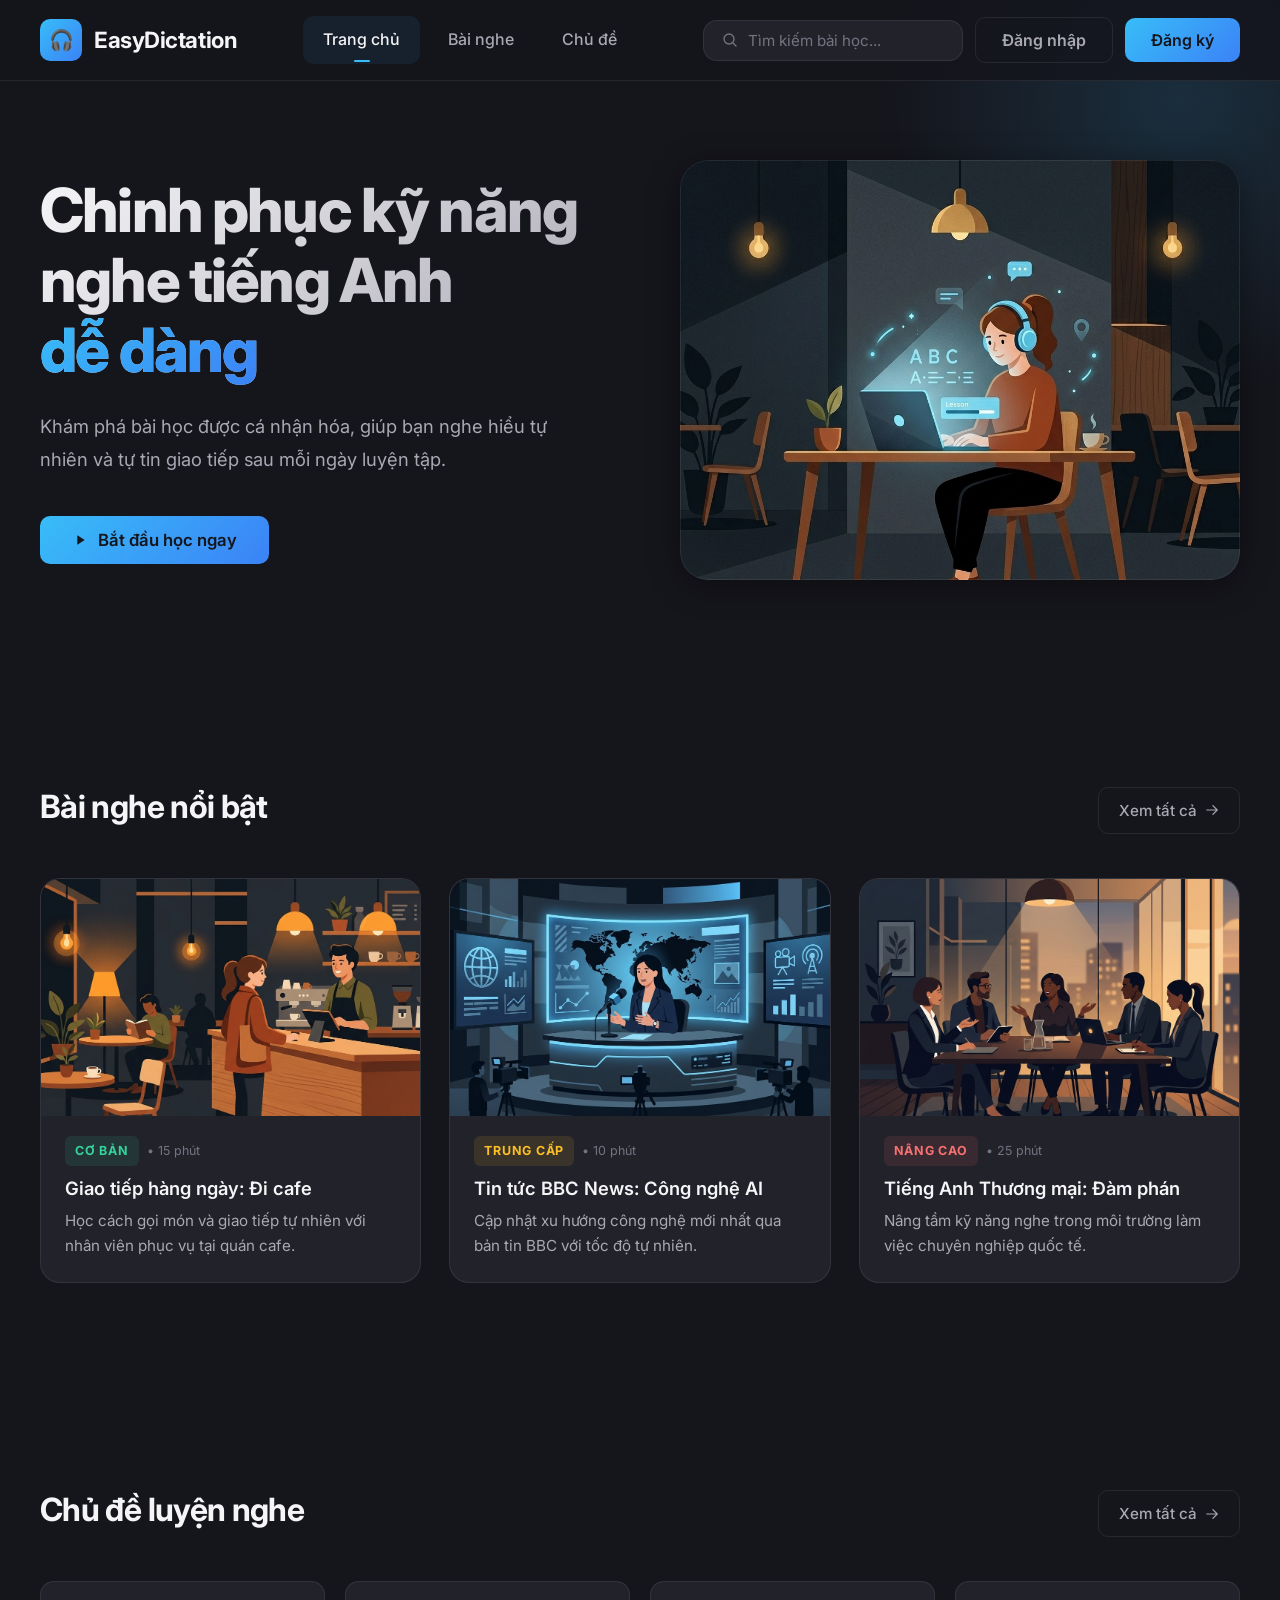
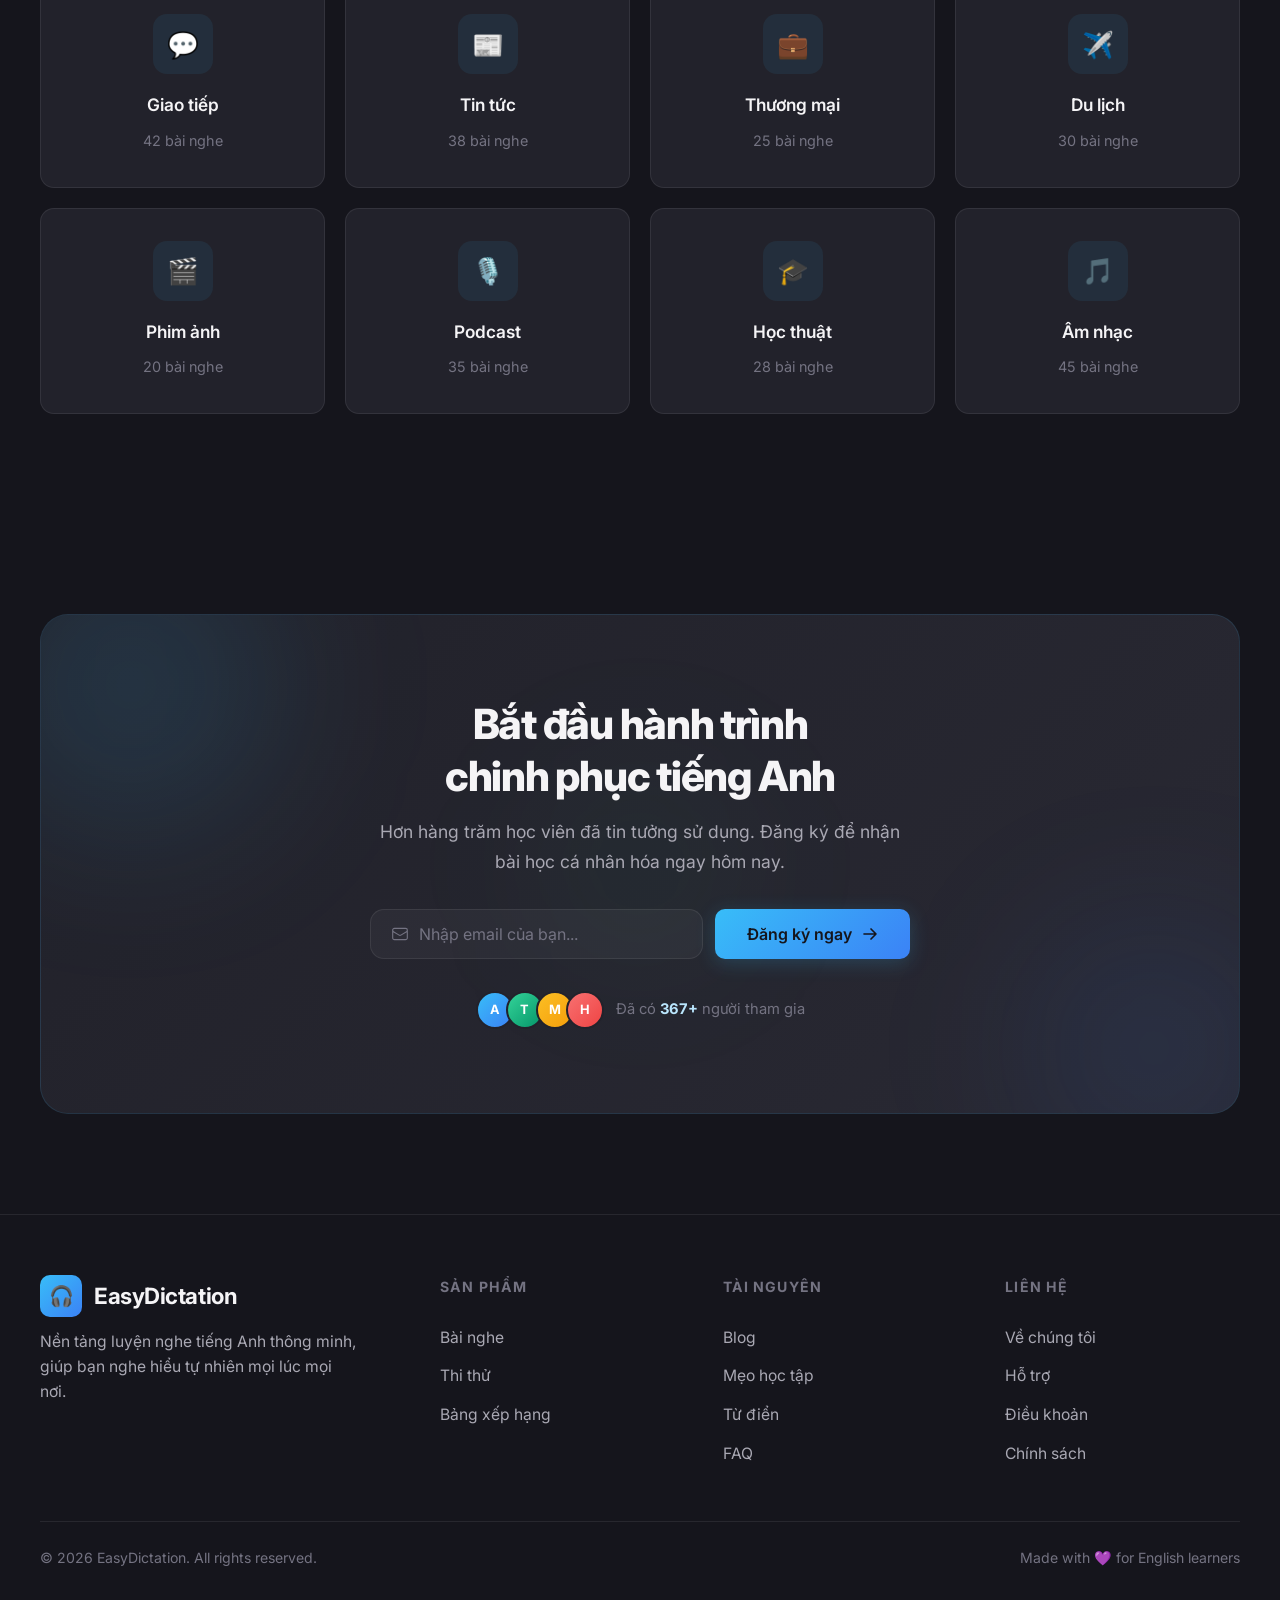
==== index.html @ 420685d7 "First push" ====
<!DOCTYPE html>
<html lang="vi">

<head>
  <meta charset="UTF-8">
  <meta name="viewport" content="width=device-width, initial-scale=1.0">
  <meta name="description"
    content="EasyDictation - Luyện nghe tiếng Anh dễ dàng với lộ trình cá nhân hóa. Chinh phục kỹ năng nghe hiểu tự nhiên chỉ sau 30 ngày.">
  <title>EasyDictation — Luyện nghe tiếng Anh</title>
  <link rel="stylesheet" href="style.css">
</head>

<body>

  <!-- ===== NAVBAR ===== -->
  <nav class="navbar" id="navbar">
    <div class="container">
      <a href="index.html" class="logo">
        <div class="logo-icon">🎧</div>
        EasyDictation
      </a>

      <div class="nav-links" id="navLinks">
        <a href="index.html" class="active">Trang chủ</a>
        <a href="lessons.html">Bài nghe</a>
        <a href="categories.html">Chủ đề</a>
      </div>

      <div class="nav-right">
        <div class="search-box">
          <svg xmlns="http://www.w3.org/2000/svg" fill="none" viewBox="0 0 24 24" stroke-width="2"
            stroke="currentColor">
            <path stroke-linecap="round" stroke-linejoin="round"
              d="m21 21-5.197-5.197m0 0A7.5 7.5 0 1 0 5.196 5.196a7.5 7.5 0 0 0 10.607 10.607Z" />
          </svg>
          <input type="text" placeholder="Tìm kiếm bài học..." id="searchInput">
        </div>
        <button class="btn btn-ghost" id="loginBtn">Đăng nhập</button>
        <button class="btn btn-primary" id="registerBtn">Đăng ký</button>
      </div>

      <button class="hamburger" id="hamburgerBtn" aria-label="Menu">☰</button>
    </div>
  </nav>

  <!-- ===== HERO ===== -->
  <section class="hero" id="hero">
    <div class="container">
      <div class="hero-content">
        <h1>Chinh phục kỹ năng<br>nghe tiếng Anh<br><em>dễ dàng</em></h1>
        <p class="hero-desc">Khám phá bài học được cá nhận hóa, giúp bạn nghe hiểu tự nhiên và tự tin giao tiếp sau mỗi
          ngày luyện tập.</p>
        <div class="hero-actions">
          <button class="btn btn-primary" id="startBtn">
            <svg width="16" height="16" viewBox="0 0 24 24" fill="currentColor">
              <path d="M8 5v14l11-7z" />
            </svg>
            Bắt đầu học ngay
          </button>
        </div>
      </div>

      <div class="hero-image">
        <img src="images/hero.png" alt="Luyện nghe tiếng Anh với EasyDictation" loading="eager">
      </div>
    </div>
  </section>

  <!-- ===== FEATURED LESSONS ===== -->
  <section class="section" id="lessons">
    <div class="container">
      <div class="section-header">
        <h2>Bài nghe nổi bật</h2>
        <a href="lessons.html" class="view-all">
          Xem tất cả
          <svg width="14" height="14" viewBox="0 0 24 24" fill="none" stroke="currentColor" stroke-width="2">
            <path stroke-linecap="round" stroke-linejoin="round" d="M13.5 4.5 21 12m0 0-7.5 7.5M21 12H3" />
          </svg>
        </a>
      </div>

      <div class="lessons-grid">
        <!-- Card 1 -->
        <div class="lesson-card" onclick="window.location.href='lesson-detail.html'" style="cursor: pointer;"
          id="lesson1">
          <div class="card-image">
            <img src="images/card-cafe.png" alt="Giao tiếp hàng ngày: Đi cafe" loading="lazy">
            <div class="play-overlay">
              <div class="play-btn">▶</div>
            </div>
          </div>
          <div class="card-body">
            <div class="card-meta">
              <span class="tag tag-beginner">Cơ bản</span>
              <span class="duration">• 15 phút</span>
            </div>
            <h3>Giao tiếp hàng ngày: Đi cafe</h3>
            <p>Học cách gọi món và giao tiếp tự nhiên với nhân viên phục vụ tại quán cafe.</p>
          </div>
        </div>

        <!-- Card 2 -->
        <div class="lesson-card" onclick="window.location.href='lesson-detail.html'" style="cursor: pointer;"
          id="lesson2">
          <div class="card-image">
            <img src="images/card-news.png" alt="Tin tức BBC News: Công nghệ AI" loading="lazy">
            <div class="play-overlay">
              <div class="play-btn">▶</div>
            </div>
          </div>
          <div class="card-body">
            <div class="card-meta">
              <span class="tag tag-intermediate">Trung cấp</span>
              <span class="duration">• 10 phút</span>
            </div>
            <h3>Tin tức BBC News: Công nghệ AI</h3>
            <p>Cập nhật xu hướng công nghệ mới nhất qua bản tin BBC với tốc độ tự nhiên.</p>
          </div>
        </div>

        <!-- Card 3 -->
        <div class="lesson-card" onclick="window.location.href='lesson-detail.html'" style="cursor: pointer;"
          id="lesson3">
          <div class="card-image">
            <img src="images/card-business.png" alt="Tiếng Anh Thương mại: Đàm phán" loading="lazy">
            <div class="play-overlay">
              <div class="play-btn">▶</div>
            </div>
          </div>
          <div class="card-body">
            <div class="card-meta">
              <span class="tag tag-advanced">Nâng cao</span>
              <span class="duration">• 25 phút</span>
            </div>
            <h3>Tiếng Anh Thương mại: Đàm phán</h3>
            <p>Nâng tầm kỹ năng nghe trong môi trường làm việc chuyên nghiệp quốc tế.</p>
          </div>
        </div>
      </div>
    </div>
  </section>

  <!-- ===== CATEGORIES ===== -->
  <section class="section" id="categories">
    <div class="container">
      <div class="section-header">
        <h2>Chủ đề luyện nghe</h2>
        <a href="categories.html" class="view-all">
          Xem tất cả
          <svg width="14" height="14" viewBox="0 0 24 24" fill="none" stroke="currentColor" stroke-width="2">
            <path stroke-linecap="round" stroke-linejoin="round" d="M13.5 4.5 21 12m0 0-7.5 7.5M21 12H3" />
          </svg>
        </a>
      </div>

      <div class="categories-grid">
        <div class="category-card" id="catDaily">
          <div class="category-icon">💬</div>
          <h3>Giao tiếp</h3>
          <span>42 bài nghe</span>
        </div>
        <div class="category-card" id="catNews">
          <div class="category-icon">📰</div>
          <h3>Tin tức</h3>
          <span>38 bài nghe</span>
        </div>
        <div class="category-card" id="catBusiness">
          <div class="category-icon">💼</div>
          <h3>Thương mại</h3>
          <span>25 bài nghe</span>
        </div>
        <div class="category-card" id="catTravel">
          <div class="category-icon">✈️</div>
          <h3>Du lịch</h3>
          <span>30 bài nghe</span>
        </div>
        <div class="category-card" id="catMovie">
          <div class="category-icon">🎬</div>
          <h3>Phim ảnh</h3>
          <span>20 bài nghe</span>
        </div>
        <div class="category-card" id="catPodcast">
          <div class="category-icon">🎙️</div>
          <h3>Podcast</h3>
          <span>35 bài nghe</span>
        </div>
        <div class="category-card" id="catAcademic">
          <div class="category-icon">🎓</div>
          <h3>Học thuật</h3>
          <span>28 bài nghe</span>
        </div>
        <div class="category-card" id="catMusic">
          <div class="category-icon">🎵</div>
          <h3>Âm nhạc</h3>
          <span>45 bài nghe</span>
        </div>
      </div>
    </div>
  </section>

  <!-- ===== CTA ===== -->
  <section class="cta-section" id="cta">
    <div class="container">
      <div class="cta-box">
        <div class="cta-orb cta-orb-1"></div>
        <div class="cta-orb cta-orb-2"></div>
        <div class="cta-orb cta-orb-3"></div>
        <div class="cta-content">
          <h2>Bắt đầu hành trình<br>chinh phục tiếng Anh</h2>
          <p>Hơn hàng trăm học viên đã tin tưởng sử dụng. Đăng ký để nhận bài học cá nhân hóa ngay hôm nay.</p>
          <div class="cta-form" id="ctaForm">
            <div class="cta-input-wrap">
              <svg width="18" height="18" viewBox="0 0 24 24" fill="none" stroke="currentColor" stroke-width="1.5">
                <path stroke-linecap="round" stroke-linejoin="round"
                  d="M21.75 6.75v10.5a2.25 2.25 0 0 1-2.25 2.25h-15a2.25 2.25 0 0 1-2.25-2.25V6.75m19.5 0A2.25 2.25 0 0 0 19.5 4.5h-15a2.25 2.25 0 0 0-2.25 2.25m19.5 0v.243a2.25 2.25 0 0 1-1.07 1.916l-7.5 4.615a2.25 2.25 0 0 1-2.36 0L3.32 8.91a2.25 2.25 0 0 1-1.07-1.916V6.75" />
              </svg>
              <input type="email" placeholder="Nhập email của bạn..." id="ctaEmail">
            </div>
            <button class="btn btn-primary btn-cta-submit" id="ctaBtn">
              Đăng ký ngay
              <svg width="16" height="16" viewBox="0 0 24 24" fill="none" stroke="currentColor" stroke-width="2.5">
                <path stroke-linecap="round" stroke-linejoin="round" d="M13.5 4.5 21 12m0 0-7.5 7.5M21 12H3" />
              </svg>
            </button>
          </div>
          <div class="cta-trust">
            <div class="trust-avatars">
              <div class="trust-avatar" style="background: linear-gradient(135deg, #38bdf8, #3b82f6)">A</div>
              <div class="trust-avatar" style="background: linear-gradient(135deg, #34d399, #059669)">T</div>
              <div class="trust-avatar" style="background: linear-gradient(135deg, #fbbf24, #f59e0b)">M</div>
              <div class="trust-avatar" style="background: linear-gradient(135deg, #f87171, #ef4444)">H</div>
            </div>
            <span>Đã có <strong>367+</strong> người tham gia</span>
          </div>
        </div>
      </div>
    </div>
  </section>

  <!-- ===== FOOTER ===== -->
  <footer class="footer" id="footer">
    <div class="container">
      <div class="footer-grid">
        <div class="footer-brand">
          <a href="index.html" class="logo">
            <div class="logo-icon">🎧</div>
            EasyDictation
          </a>
          <p>Nền tảng luyện nghe tiếng Anh thông minh, giúp bạn nghe hiểu tự nhiên mọi lúc mọi nơi.</p>
        </div>
        <div class="footer-col">
          <h4>Sản phẩm</h4>
          <a href="lessons.html">Bài nghe</a>
          <a href="#">Thi thử</a>
          <a href="#">Bảng xếp hạng</a>
        </div>
        <div class="footer-col">
          <h4>Tài nguyên</h4>
          <a href="#">Blog</a>
          <a href="#">Mẹo học tập</a>
          <a href="#">Từ điển</a>
          <a href="#">FAQ</a>
        </div>
        <div class="footer-col">
          <h4>Liên hệ</h4>
          <a href="#">Về chúng tôi</a>
          <a href="#">Hỗ trợ</a>
          <a href="#">Điều khoản</a>
          <a href="#">Chính sách</a>
        </div>
      </div>
      <div class="footer-bottom">
        <span>© 2026 EasyDictation. All rights reserved.</span>
        <span>Made with 💜 for English learners</span>
      </div>
    </div>
  </footer>

  <script src="script.js"></script>
</body>

</html>
---- style.css ----
@import url('https://fonts.googleapis.com/css2?family=Inter:wght@300;400;500;600;700;800&display=swap');

/* ===== Design Tokens ===== */
:root {
  --bg-primary: #15151c;
  --bg-secondary: #1c1c24;
  --bg-card: #22222b;
  --bg-elevated: #2a2a35;
  --bg-hover: #333342;

  --text-primary: #f5f4f6;
  --text-secondary: #a9a8b3;
  --text-muted: #747382;
  --text-accent: #bae6fd;

  --accent: #38bdf8;
  --accent-hover: #7dd3fc;
  --accent-subtle: rgba(56, 189, 248, 0.08);
  --accent-glow: rgba(56, 189, 248, 0.15);

  --border: rgba(255, 255, 255, 0.08);
  --border-hover: rgba(255, 255, 255, 0.15);

  --tag-beginner: #34d399;
  --tag-intermediate: #fbbf24;
  --tag-advanced: #f87171;

  --radius-sm: 10px;
  --radius-md: 14px;
  --radius-lg: 20px;
  --radius-xl: 28px;

  --shadow: 0 6px 32px rgba(0, 0, 0, 0.4);
  --transition: 0.3s cubic-bezier(0.4, 0, 0.2, 1);
}

/* ===== Reset & Base ===== */
*,
*::before,
*::after {
  margin: 0;
  padding: 0;
  box-sizing: border-box;
}

html {
  scroll-behavior: smooth;
  -webkit-font-smoothing: antialiased;
  -moz-osx-font-smoothing: grayscale;
}

body {
  font-family: 'Inter', -apple-system, BlinkMacSystemFont, sans-serif;
  background-color: var(--bg-primary);
  color: var(--text-primary);
  font-size: 17px;
  line-height: 1.7;
  overflow-x: hidden;
}

a {
  text-decoration: none;
  color: inherit;
}

ul,
ol {
  list-style: none;
}

img {
  max-width: 100%;
  height: auto;
  display: block;
}

button {
  border: none;
  cursor: pointer;
  font-family: inherit;
}

.container {
  max-width: 1400px;
  margin: 0 auto;
  padding: 0 40px;
}

/* ===== Navbar ===== */
.navbar {
  position: fixed;
  top: 0;
  left: 0;
  right: 0;
  z-index: 100;
  background: rgba(21, 21, 28, 0.8);
  backdrop-filter: blur(20px);
  -webkit-backdrop-filter: blur(20px);
  border-bottom: 1px solid var(--border);
  transition: var(--transition);
}

.navbar .container {
  display: flex;
  align-items: center;
  justify-content: space-between;
  height: 80px;
}

.logo {
  display: flex;
  align-items: center;
  gap: 12px;
  font-weight: 700;
  font-size: 1.4rem;
  letter-spacing: -0.02em;
}

.logo-icon {
  width: 42px;
  height: 42px;
  background: linear-gradient(135deg, var(--accent), #3b82f6);
  border-radius: var(--radius-sm);
  display: flex;
  align-items: center;
  justify-content: center;
  font-size: 1.25rem;
}

.nav-links {
  display: flex;
  align-items: center;
  gap: 8px;
}

.nav-links a {
  padding: 10px 20px;
  font-size: 1rem;
  font-weight: 500;
  color: var(--text-secondary);
  border-radius: var(--radius-sm);
  transition: var(--transition);
  position: relative;
}

.nav-links a:hover,
.nav-links a.active {
  color: var(--text-primary);
  background: var(--accent-subtle);
}

.nav-links a.active::after {
  content: '';
  position: absolute;
  bottom: 2px;
  left: 50%;
  transform: translateX(-50%);
  width: 16px;
  height: 2px;
  background: var(--accent);
  border-radius: 1px;
}

.nav-right {
  display: flex;
  align-items: center;
  gap: 12px;
}

.search-box {
  display: flex;
  align-items: center;
  gap: 10px;
  background: var(--bg-card);
  border: 1px solid var(--border);
  border-radius: var(--radius-md);
  padding: 10px 18px;
  width: 260px;
  transition: var(--transition);
}

.search-box:focus-within {
  border-color: var(--accent);
  box-shadow: 0 0 0 3px var(--accent-glow);
}

.search-box svg {
  width: 16px;
  height: 16px;
  color: var(--text-muted);
  flex-shrink: 0;
}

.search-box input {
  background: none;
  border: none;
  outline: none;
  color: var(--text-primary);
  font-size: 0.95rem;
  width: 100%;
  font-family: inherit;
}

.search-box input::placeholder {
  color: var(--text-muted);
}

.btn {
  padding: 12px 26px;
  border-radius: var(--radius-sm);
  font-size: 1rem;
  font-weight: 600;
  transition: var(--transition);
  display: inline-flex;
  align-items: center;
  gap: 10px;
}

.btn-ghost {
  background: transparent;
  color: var(--text-secondary);
  border: 1px solid var(--border);
}

.btn-ghost:hover {
  color: var(--text-primary);
  border-color: var(--border-hover);
  background: var(--bg-hover);
}

.btn-primary {
  background: linear-gradient(135deg, var(--accent), #3b82f6);
  color: #15151c;
}

.btn-primary:hover {
  opacity: 0.9;
  transform: translateY(-1px);
  box-shadow: 0 4px 20px var(--accent-glow);
}

/* ===== Hero Section ===== */
.hero {
  padding-top: 160px;
  padding-bottom: 100px;
  position: relative;
  overflow: hidden;
}

.hero::before {
  content: '';
  position: absolute;
  top: -200px;
  right: -200px;
  width: 600px;
  height: 600px;
  background: radial-gradient(circle, var(--accent-glow), transparent 70%);
  pointer-events: none;
}

.hero .container {
  display: grid;
  grid-template-columns: 1fr 1fr;
  gap: 80px;
  align-items: center;
}

.hero-content {
  position: relative;
  z-index: 1;
}

.hero-badge {
  display: inline-flex;
  align-items: center;
  gap: 10px;
  background: var(--accent-subtle);
  border: 1px solid rgba(56, 189, 248, 0.15);
  border-radius: 100px;
  padding: 8px 20px;
  font-size: 0.92rem;
  font-weight: 500;
  color: var(--text-accent);
  margin-bottom: 28px;
}

.hero-badge span {
  font-size: 0.85rem;
}

.hero h1 {
  font-size: 3.8rem;
  font-weight: 800;
  line-height: 1.15;
  letter-spacing: -0.03em;
  margin-bottom: 24px;
  background: linear-gradient(135deg, var(--text-primary) 0%, var(--text-secondary) 100%);
  -webkit-background-clip: text;
  -webkit-text-fill-color: transparent;
  background-clip: text;
}

.hero h1 em {
  font-style: normal;
  background: linear-gradient(135deg, var(--accent), #3b82f6);
  -webkit-background-clip: text;
  -webkit-text-fill-color: transparent;
  background-clip: text;
}

.hero-desc {
  font-size: 1.15rem;
  color: var(--text-secondary);
  line-height: 1.8;
  margin-bottom: 40px;
  max-width: 540px;
}

.hero-actions {
  display: flex;
  gap: 12px;
  flex-wrap: wrap;
}

.hero-actions .btn {
  padding: 14px 32px;
  font-size: 1.05rem;
}

.hero-image {
  position: relative;
  border-radius: var(--radius-xl);
  overflow: hidden;
  aspect-ratio: 4/3;
  box-shadow: var(--shadow);
}

.hero-image img {
  width: 100%;
  height: 100%;
  object-fit: cover;
}

.hero-image::after {
  content: '';
  position: absolute;
  inset: 0;
  border-radius: var(--radius-xl);
  border: 1px solid var(--border);
  pointer-events: none;
}

/* Float Stats */
.float-stat {
  position: absolute;
  background: rgba(34, 34, 43, 0.9);
  backdrop-filter: blur(12px);
  border: 1px solid var(--border);
  border-radius: var(--radius-md);
  padding: 12px 18px;
  display: flex;
  align-items: center;
  gap: 10px;
  z-index: 2;
  animation: float 4s ease-in-out infinite;
}

.float-stat {
  top: 30px;
  right: -30px;
  animation-delay: 0s;
}

@keyframes float {

  0%,
  100% {
    transform: translateY(0);
  }

  50% {
    transform: translateY(-8px);
  }
}

.float-stat .stat-icon {
  width: 36px;
  height: 36px;
  border-radius: var(--radius-sm);
  display: flex;
  align-items: center;
  justify-content: center;
  font-size: 1rem;
}

.float-stat .stat-text strong {
  display: block;
  font-size: 0.95rem;
  font-weight: 700;
}

.float-stat .stat-text span {
  font-size: 0.75rem;
  color: var(--text-muted);
}

/* ===== Section Common ===== */
.section {
  padding: 100px 0;
}

.section-header {
  display: flex;
  align-items: flex-end;
  justify-content: space-between;
  margin-bottom: 44px;
}

.section-header h2 {
  font-size: 2rem;
  font-weight: 700;
  letter-spacing: -0.02em;
}

.section-header .view-all {
  font-size: 0.95rem;
  font-weight: 500;
  color: var(--text-secondary);
  display: flex;
  align-items: center;
  gap: 8px;
  padding: 10px 20px;
  border: 1px solid var(--border);
  border-radius: var(--radius-sm);
  transition: var(--transition);
}

.section-header .view-all:hover {
  color: var(--text-primary);
  border-color: var(--border-hover);
  background: var(--bg-hover);
}

/* ===== Lesson Cards ===== */
.lessons-grid {
  display: grid;
  grid-template-columns: repeat(3, 1fr);
  gap: 28px;
}

.lesson-card {
  background: var(--bg-card);
  border: 1px solid var(--border);
  border-radius: var(--radius-lg);
  overflow: hidden;
  transition: var(--transition);
  cursor: pointer;
}

.lesson-card:hover {
  border-color: var(--border-hover);
  transform: translateY(-4px);
  box-shadow: 0 12px 40px rgba(0, 0, 0, 0.3);
}

.lesson-card .card-image {
  position: relative;
  aspect-ratio: 16/10;
  overflow: hidden;
}

.lesson-card .card-image img {
  width: 100%;
  height: 100%;
  object-fit: cover;
  transition: transform 0.5s ease;
}

.lesson-card:hover .card-image img {
  transform: scale(1.05);
}

.card-image .play-overlay {
  position: absolute;
  inset: 0;
  display: flex;
  align-items: center;
  justify-content: center;
  background: rgba(0, 0, 0, 0.3);
  opacity: 0;
  transition: var(--transition);
}

.lesson-card:hover .play-overlay {
  opacity: 1;
}

.play-overlay .play-btn {
  width: 48px;
  height: 48px;
  border-radius: 50%;
  background: var(--accent);
  display: flex;
  align-items: center;
  justify-content: center;
  color: #15151c;
  font-size: 1.1rem;
  transform: scale(0.8);
  transition: var(--transition);
}

.lesson-card:hover .play-btn {
  transform: scale(1);
}

.lesson-card .card-body {
  padding: 20px 24px 24px;
}

.card-meta {
  display: flex;
  align-items: center;
  gap: 8px;
  margin-bottom: 10px;
}

.tag {
  font-size: 0.78rem;
  font-weight: 700;
  text-transform: uppercase;
  letter-spacing: 0.06em;
  padding: 4px 10px;
  border-radius: 6px;
}

.tag-beginner {
  background: rgba(52, 211, 153, 0.1);
  color: var(--tag-beginner);
}

.tag-intermediate {
  background: rgba(251, 191, 36, 0.1);
  color: var(--tag-intermediate);
}

.tag-advanced {
  background: rgba(248, 113, 113, 0.1);
  color: var(--tag-advanced);
}

.card-meta .duration {
  font-size: 0.78rem;
  color: var(--text-muted);
}

.card-body h3 {
  font-size: 1.15rem;
  font-weight: 600;
  margin-bottom: 8px;
  line-height: 1.4;
}

.card-body p {
  font-size: 0.95rem;
  color: var(--text-secondary);
  line-height: 1.6;
  display: -webkit-box;
  -webkit-line-clamp: 2;
  -webkit-box-orient: vertical;
  overflow: hidden;
}

/* ===== Categories Grid ===== */
.categories-grid {
  display: grid;
  grid-template-columns: repeat(4, 1fr);
  gap: 20px;
}

.category-card {
  background: var(--bg-card);
  border: 1px solid var(--border);
  border-radius: var(--radius-md);
  padding: 32px;
  text-align: center;
  transition: var(--transition);
  cursor: pointer;
}

.category-card:hover {
  border-color: var(--accent);
  background: var(--accent-subtle);
  transform: translateY(-2px);
}

.category-icon {
  width: 60px;
  height: 60px;
  border-radius: var(--radius-md);
  background: var(--accent-subtle);
  display: flex;
  align-items: center;
  justify-content: center;
  font-size: 1.6rem;
  margin: 0 auto 16px;
  transition: var(--transition);
}

.category-card:hover .category-icon {
  background: var(--accent-glow);
  transform: scale(1.1);
}

.category-card h3 {
  font-size: 1.08rem;
  font-weight: 600;
  margin-bottom: 6px;
}

.category-card span {
  font-size: 0.9rem;
  color: var(--text-muted);
}




/* ===== CTA Section ===== */
.cta-section {
  padding: 100px 0;
}

.cta-box {
  background: linear-gradient(135deg, rgba(34, 34, 43, 0.95), rgba(42, 42, 53, 0.95));
  border: 1px solid rgba(56, 189, 248, 0.12);
  border-radius: var(--radius-xl);
  padding: 84px 72px;
  text-align: center;
  position: relative;
  overflow: hidden;
}

/* Floating Orbs */
.cta-orb {
  position: absolute;
  border-radius: 50%;
  filter: blur(80px);
  pointer-events: none;
}

.cta-orb-1 {
  width: 300px;
  height: 300px;
  background: rgba(56, 189, 248, 0.12);
  top: -80px;
  left: -60px;
  animation: orbFloat1 8s ease-in-out infinite;
}

.cta-orb-2 {
  width: 250px;
  height: 250px;
  background: rgba(59, 130, 246, 0.1);
  bottom: -60px;
  right: -40px;
  animation: orbFloat2 10s ease-in-out infinite;
}

.cta-orb-3 {
  width: 180px;
  height: 180px;
  background: rgba(52, 211, 153, 0.06);
  top: 50%;
  left: 50%;
  transform: translate(-50%, -50%);
  animation: orbFloat3 12s ease-in-out infinite;
}

@keyframes orbFloat1 {

  0%,
  100% {
    transform: translate(0, 0) scale(1);
  }

  50% {
    transform: translate(30px, 20px) scale(1.1);
  }
}

@keyframes orbFloat2 {

  0%,
  100% {
    transform: translate(0, 0) scale(1);
  }

  50% {
    transform: translate(-20px, -30px) scale(1.15);
  }
}

@keyframes orbFloat3 {

  0%,
  100% {
    transform: translate(-50%, -50%) scale(1);
  }

  50% {
    transform: translate(-50%, -50%) scale(1.2);
  }
}

.cta-content {
  position: relative;
  z-index: 1;
}

.cta-badge {
  display: inline-flex;
  align-items: center;
  gap: 8px;
  background: rgba(56, 189, 248, 0.1);
  border: 1px solid rgba(56, 189, 248, 0.2);
  border-radius: 100px;
  padding: 8px 22px;
  font-size: 0.95rem;
  font-weight: 600;
  color: var(--text-accent);
  margin-bottom: 28px;
}

.cta-box h2 {
  font-size: 2.6rem;
  font-weight: 800;
  letter-spacing: -0.03em;
  line-height: 1.25;
  margin-bottom: 14px;
}

.cta-box p {
  font-size: 1.1rem;
  color: var(--text-secondary);
  max-width: 540px;
  margin: 0 auto 32px;
  line-height: 1.7;
}

.cta-form {
  display: flex;
  gap: 12px;
  max-width: 540px;
  margin: 0 auto 32px;
}

.cta-input-wrap {
  flex: 1;
  display: flex;
  align-items: center;
  gap: 10px;
  background: rgba(255, 255, 255, 0.04);
  border: 1px solid var(--border);
  border-radius: var(--radius-md);
  padding: 14px 20px;
  transition: var(--transition);
}

.cta-input-wrap:focus-within {
  border-color: var(--accent);
  box-shadow: 0 0 0 3px var(--accent-glow);
  background: rgba(255, 255, 255, 0.06);
}

.cta-input-wrap svg {
  color: var(--text-muted);
  flex-shrink: 0;
}

.cta-input-wrap input {
  background: none;
  border: none;
  outline: none;
  color: var(--text-primary);
  font-size: 1rem;
  width: 100%;
  font-family: inherit;
}

.cta-input-wrap input::placeholder {
  color: var(--text-muted);
}

.btn-cta-submit {
  padding: 14px 32px !important;
  font-size: 1rem !important;
  white-space: nowrap;
  box-shadow: 0 4px 20px rgba(56, 189, 248, 0.2);
}

.btn-cta-submit:hover {
  box-shadow: 0 8px 30px rgba(56, 189, 248, 0.35) !important;
}

.cta-trust {
  display: flex;
  align-items: center;
  justify-content: center;
  gap: 12px;
}

.trust-avatars {
  display: flex;
}

.trust-avatar {
  width: 38px;
  height: 38px;
  border-radius: 50%;
  display: flex;
  align-items: center;
  justify-content: center;
  font-size: 0.8rem;
  font-weight: 700;
  color: #fff;
  margin-left: -8px;
  border: 2px solid var(--bg-card);
}

.trust-avatar:first-child {
  margin-left: 0;
}

.cta-trust span {
  font-size: 0.92rem;
  color: var(--text-muted);
}

.cta-trust strong {
  color: var(--text-accent);
}

/* ===== Footer ===== */
.footer {
  border-top: 1px solid var(--border);
  padding: 60px 0 40px;
}

.footer-grid {
  display: grid;
  grid-template-columns: 1.5fr 1fr 1fr 1fr;
  gap: 48px;
  margin-bottom: 48px;
}

.footer-brand p {
  font-size: 0.98rem;
  color: var(--text-secondary);
  line-height: 1.6;
  margin-top: 12px;
  max-width: 320px;
}

.footer-col h4 {
  font-size: 0.88rem;
  font-weight: 700;
  text-transform: uppercase;
  letter-spacing: 0.08em;
  color: var(--text-muted);
  margin-bottom: 20px;
}

.footer-col a {
  display: block;
  font-size: 0.98rem;
  color: var(--text-secondary);
  padding: 6px 0;
  transition: var(--transition);
}

.footer-col a:hover {
  color: var(--text-primary);
}

.footer-bottom {
  border-top: 1px solid var(--border);
  padding-top: 24px;
  display: flex;
  justify-content: space-between;
  align-items: center;
  font-size: 0.88rem;
  color: var(--text-muted);
}

/* ===== Hamburger ===== */
.hamburger {
  display: none;
  background: none;
  border: none;
  color: var(--text-primary);
  font-size: 1.5rem;
  cursor: pointer;
}

/* ===== Responsive ===== */
@media (max-width: 1024px) {
  .hero .container {
    grid-template-columns: 1fr;
    gap: 40px;
  }

  .hero h1 {
    font-size: 3rem;
  }

  .hero-image {
    max-width: 500px;
  }

  .lessons-grid {
    grid-template-columns: repeat(2, 1fr);
  }

  .categories-grid {
    grid-template-columns: repeat(2, 1fr);
  }

  .stats-grid {
    grid-template-columns: repeat(2, 1fr);
    gap: 32px;
  }

  .footer-grid {
    grid-template-columns: repeat(2, 1fr);
  }
}

@media (max-width: 768px) {

  .nav-links,
  .search-box {
    display: none;
  }

  .hamburger {
    display: block;
  }

  .hero {
    padding-top: 110px;
    padding-bottom: 50px;
  }

  .hero h1 {
    font-size: 2rem;
  }

  .lessons-grid {
    grid-template-columns: 1fr;
  }

  .categories-grid {
    grid-template-columns: repeat(2, 1fr);
  }

  .stats-grid {
    grid-template-columns: repeat(2, 1fr);
  }

  .footer-grid {
    grid-template-columns: 1fr;
  }

  .cta-box {
    padding: 40px 24px;
  }

  .cta-form {
    flex-direction: column;
  }

  .cta-box h2 {
    font-size: 1.6rem;
  }

  .float-stat {
    display: none;
  }
}

/* ===== Lesson Detail Page ===== */
.lesson-detail-section {
  padding: 120px 0 80px;
}

.lesson-layout {
  display: grid;
  grid-template-columns: 2fr 1fr;
  gap: 40px;
}

.breadcrumb {
  display: flex;
  align-items: center;
  gap: 8px;
  font-size: 0.9rem;
  color: var(--text-muted);
  margin-bottom: 24px;
}

.breadcrumb a {
  color: var(--text-secondary);
  transition: var(--transition);
  text-decoration: none;
}

.breadcrumb a:hover {
  color: var(--accent);
}

.player-box {
  background: var(--bg-card);
  border: 1px solid var(--border);
  border-radius: var(--radius-lg);
  padding: 40px;
  text-align: center;
  margin-bottom: 24px;
}

.waveform {
  height: 80px;
  background: linear-gradient(180deg, rgba(56, 189, 248, 0.05), transparent);
  border-radius: var(--radius-sm);
  margin-bottom: 24px;
  position: relative;
  overflow: hidden;
  display: flex;
  align-items: center;
  justify-content: center;
}

.player-controls {
  display: flex;
  align-items: center;
  justify-content: center;
  gap: 24px;
}

.ctrl-btn {
  background: rgba(255, 255, 255, 0.05);
  border: 1px solid var(--border);
  width: 48px;
  height: 48px;
  border-radius: 50%;
  display: flex;
  align-items: center;
  justify-content: center;
  color: var(--text-primary);
  cursor: pointer;
  transition: var(--transition);
}

.ctrl-btn:hover {
  background: var(--accent);
  color: #15151c;
  border-color: var(--accent);
}

.ctrl-btn.play {
  width: 64px;
  height: 64px;
  background: var(--accent);
  color: #15151c;
}

.ctrl-btn.play:hover {
  transform: scale(1.05);
  box-shadow: 0 0 20px rgba(56, 189, 248, 0.4);
}

.ctrl-speed {
  background: rgba(255, 255, 255, 0.05);
  border: 1px solid var(--border);
  color: var(--text-primary);
  border-radius: var(--radius-sm);
  padding: 8px 12px;
  font-size: 0.9rem;
  outline: none;
  cursor: pointer;
}

.dictation-box {
  background: var(--bg-card);
  border: 1px solid var(--border);
  border-radius: var(--radius-lg);
  padding: 32px;
}

.dictation-box h3 {
  font-size: 1.2rem;
  font-weight: 700;
  margin-bottom: 16px;
  display: flex;
  justify-content: space-between;
  align-items: center;
}

.dictation-area {
  width: 100%;
  height: 200px;
  background: rgba(0, 0, 0, 0.2);
  border: 1px solid var(--border);
  border-radius: var(--radius-md);
  padding: 20px;
  color: var(--text-primary);
  font-family: 'Inter', sans-serif;
  font-size: 1.05rem;
  line-height: 1.6;
  resize: vertical;
  outline: none;
  transition: var(--transition);
  margin-bottom: 20px;
}

.dictation-area:focus {
  border-color: var(--accent);
  box-shadow: 0 0 0 3px var(--accent-glow);
}

.sidebar-box {
  background: var(--bg-card);
  border: 1px solid var(--border);
  border-radius: var(--radius-lg);
  padding: 32px;
  margin-bottom: 24px;
}

.sidebar-box h2 {
  font-size: 1.4rem;
  font-weight: 700;
  margin-bottom: 16px;
}

/* ===== Auth Modal ===== */
.auth-modal-overlay {
  position: fixed;
  inset: 0;
  background: rgba(10, 10, 15, 0.85);
  backdrop-filter: blur(8px);
  -webkit-backdrop-filter: blur(8px);
  z-index: 9999;
  display: flex;
  align-items: center;
  justify-content: center;
  opacity: 0;
  pointer-events: none;
  transition: opacity 0.3s ease;
  padding: 20px;
}

.auth-modal-overlay.active {
  opacity: 1;
  pointer-events: auto;
}

.auth-modal-container {
  position: relative;
  width: 100%;
  max-width: 440px;
  transform: translateY(20px);
  transition: transform 0.4s cubic-bezier(0.175, 0.885, 0.32, 1.275);
}

.auth-modal-overlay.active .auth-modal-container {
  transform: translateY(0);
}

.auth-close-btn {
  position: absolute;
  top: 16px;
  right: 16px;
  background: transparent;
  color: var(--text-muted);
  border: none;
  border-radius: 50%;
  width: 32px;
  height: 32px;
  display: flex;
  align-items: center;
  justify-content: center;
  cursor: pointer;
  transition: var(--transition);
  z-index: 10;
}

.auth-close-btn:hover {
  background: rgba(255, 255, 255, 0.1);
  color: var(--text-primary);
}

.auth-card {
  width: 100%;
  max-width: 440px;
  background: var(--bg-card);
  border: 1px solid var(--border);
  border-radius: var(--radius-xl);
  padding: 48px;
  box-shadow: 0 12px 40px rgba(0,0,0,0.3);
}

.auth-header {
  text-align: center;
  margin-bottom: 32px;
}

.auth-header h2 {
  font-size: 1.8rem;
  font-weight: 700;
  margin-bottom: 8px;
}

.auth-header p {
  color: var(--text-secondary);
  font-size: 0.95rem;
}

.form-group {
  margin-bottom: 20px;
}

.form-group label {
  display: block;
  font-size: 0.9rem;
  font-weight: 500;
  margin-bottom: 8px;
  color: var(--text-primary);
}

.form-group input {
  width: 100%;
  background: rgba(0, 0, 0, 0.2);
  border: 1px solid var(--border);
  border-radius: var(--radius-md);
  padding: 14px 16px;
  color: var(--text-primary);
  font-family: inherit;
  font-size: 0.95rem;
  transition: var(--transition);
  outline: none;
}

.form-group input:focus {
  border-color: var(--accent);
  box-shadow: 0 0 0 3px var(--accent-glow);
}

.form-options {
  display: flex;
  justify-content: space-between;
  align-items: center;
  margin-bottom: 24px;
  font-size: 0.9rem;
}

.remember-me {
  display: flex;
  align-items: center;
  gap: 8px;
  color: var(--text-secondary);
  cursor: pointer;
}

.forgot-pass {
  color: var(--accent);
}

.forgot-pass:hover {
  text-decoration: underline;
}

.btn-full {
  width: 100%;
  padding: 16px;
  font-size: 1.05rem;
  margin-top: 8px;
}

.auth-footer {
  text-align: center;
  margin-top: 32px;
  font-size: 0.95rem;
  color: var(--text-secondary);
}

.auth-footer a {
  color: var(--accent);
  font-weight: 500;
}

.auth-footer a:hover {
  text-decoration: underline;
}
.sidebar-meta {
  display: flex;
  gap: 12px;
  margin-bottom: 24px;
  flex-wrap: wrap;
  align-items: center;
}

.transcript-preview {
  position: relative;
  font-size: 0.95rem;
  line-height: 1.7;
  color: var(--text-secondary);
}

.transcript-blur {
  filter: blur(4px);
  user-select: none;
}

.transcript-overlay {
  position: absolute;
  inset: 0;
  display: flex;
  align-items: center;
  justify-content: center;
  background: linear-gradient(180deg, transparent, var(--bg-card) 80%);
}

.vocab-list {
  list-style: none;
}

.vocab-item {
  display: flex;
  justify-content: space-between;
  padding: 12px 0;
  border-bottom: 1px solid var(--border);
  font-size: 0.95rem;
}

.vocab-item:last-child {
  border-bottom: none;
  padding-bottom: 0;
}

.vocab-word {
  font-weight: 600;
  color: var(--text-primary);
}

.vocab-mean {
  color: var(--text-muted);
}
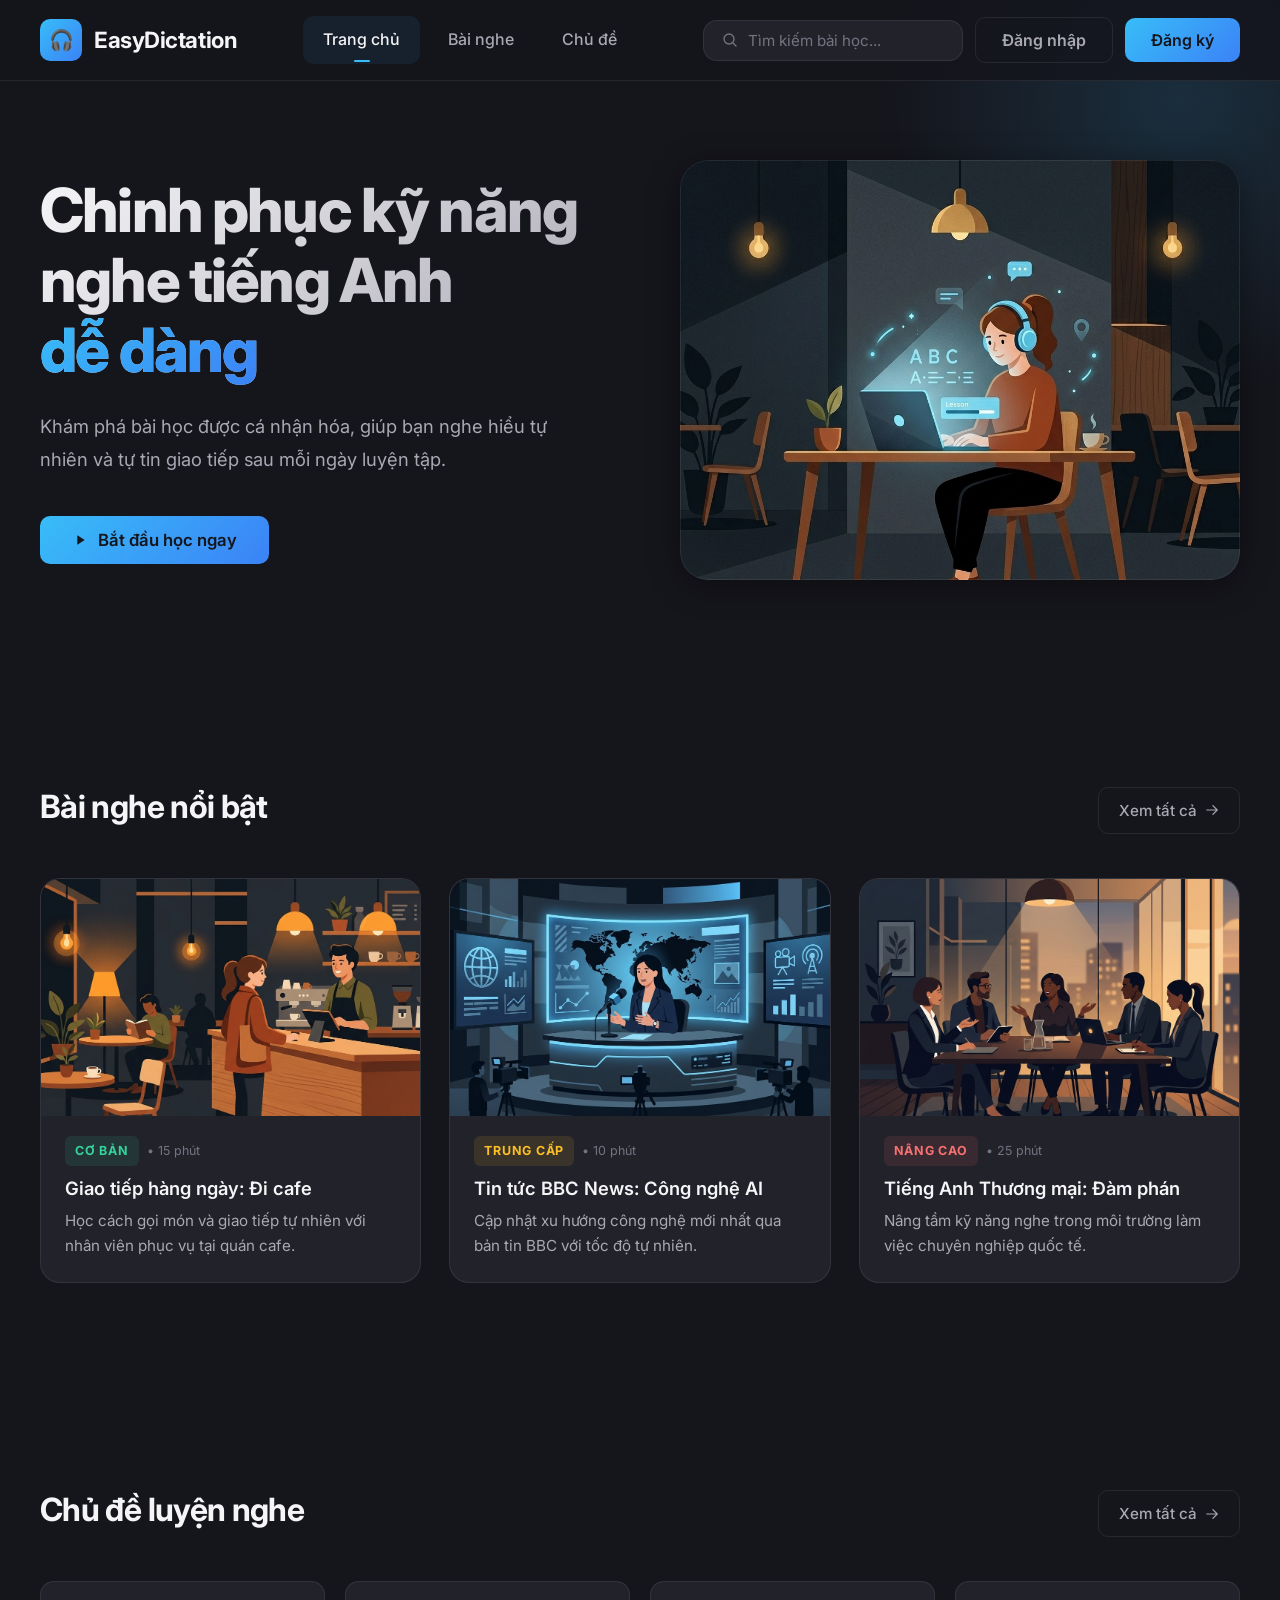
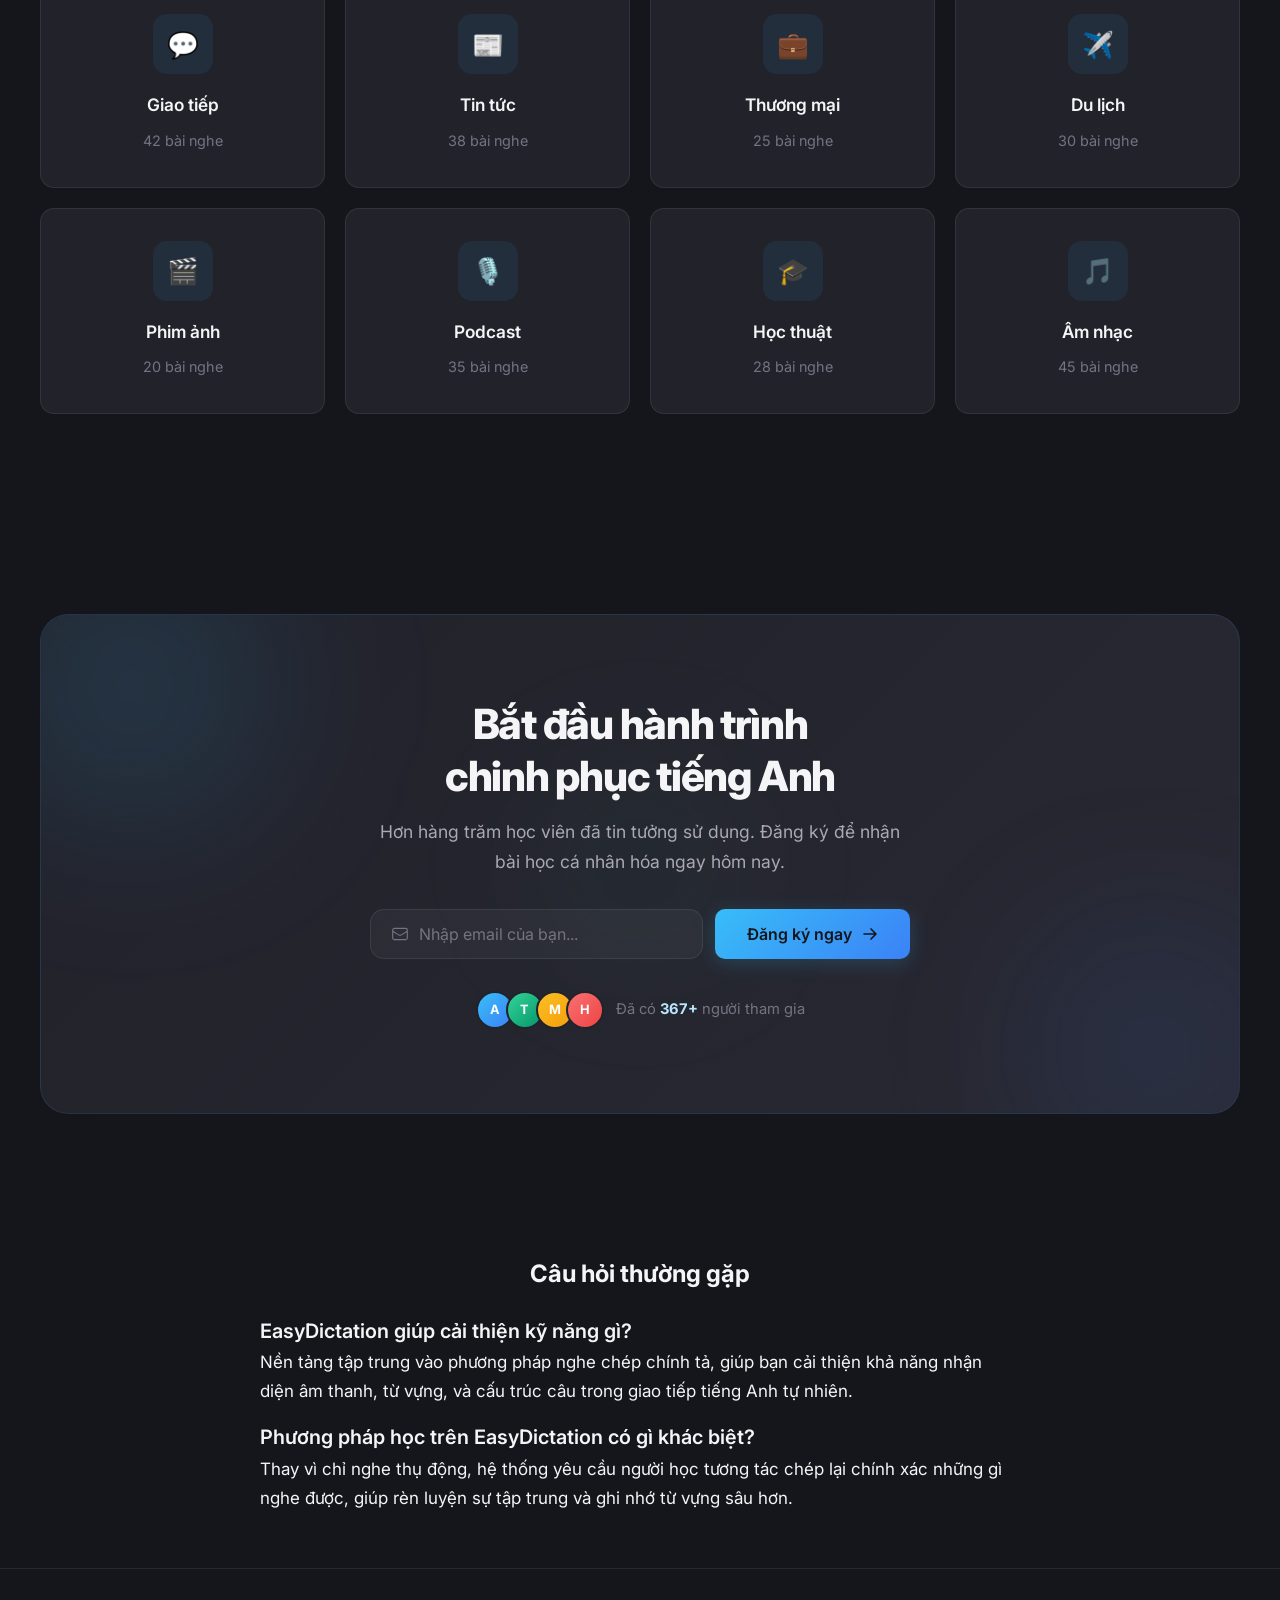
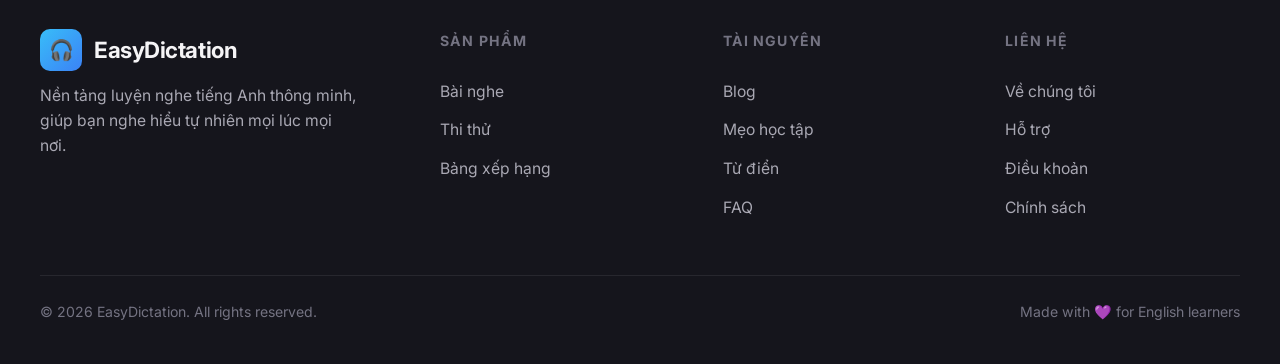
==== commit f5e781f1: "fix html" ====
--- a/index.html
+++ b/index.html
@@ -4,10 +4,35 @@
 <head>
   <meta charset="UTF-8">
   <meta name="viewport" content="width=device-width, initial-scale=1.0">
-  <meta name="description"
-    content="EasyDictation - Luyện nghe tiếng Anh dễ dàng với lộ trình cá nhân hóa. Chinh phục kỹ năng nghe hiểu tự nhiên chỉ sau 30 ngày.">
-  <title>EasyDictation — Luyện nghe tiếng Anh</title>
+  <meta name="description" content="Khám phá cách luyện nghe tiếng Anh hiệu quả với EasyDictation. Cung cấp bài học nghe chép chính tả từ cơ bản đến nâng cao, giúp bạn giao tiếp tự nhiên mỗi ngày.">
+  <title>EasyDictation - Nền tảng luyện nghe chép chính tả tiếng Anh hiệu quả</title>
   <link rel="stylesheet" href="style.css">
+  <script type="application/ld+json">
+    {
+      "@context": "https://schema.org",
+      "@type": "FAQPage",
+      "mainEntity": [
+        {
+          "@type": "Question",
+          "name": "EasyDictation là gì?",
+          "acceptedAnswer": {
+            "@type": "Answer",
+            "text": "EasyDictation là nền tảng luyện nghe chép chính tả tiếng Anh thông minh,
+             giúp người học nâng cao khả năng nghe hiểu tự nhiên thông qua các bài báo, podcast và tình huống giao tiếp thực tế."
+          }
+        }, 
+        {
+          "@type": "Question",
+          "name": "Làm sao để luyện nghe tiếng Anh hiệu quả cho người mới bắt đầu?",
+          "acceptedAnswer": {
+            "@type": "Answer",
+            "text": "Để luyện nghe hiệu quả, bạn nên bắt đầu với các bài nghe ngắn (cấp độ Cơ bản), 
+            nghe kết hợp chép chính tả (dictation) mỗi ngày 15 phút, sau đó kiểm tra lại với transcript (phụ đề) trên EasyDictation."
+          }
+        }
+      ]
+    }
+</script>
 </head>
 
 <body>
@@ -237,6 +262,20 @@
     </div>
   </section>
 
+
+  <section id="faq" style="padding: 40px 20px; max-width: 800px; margin: auto;">
+  <h2 style="text-align: center; font-size: 24px; font-weight: bold; margin-bottom: 20px;">Câu hỏi thường gặp</h2>
+  
+  <div style="margin-bottom: 15px;">
+    <h3 style="font-weight: 600;">EasyDictation giúp cải thiện kỹ năng gì?</h3>
+    <p>Nền tảng tập trung vào phương pháp nghe chép chính tả, giúp bạn cải thiện khả năng nhận diện âm thanh, từ vựng, và cấu trúc câu trong giao tiếp tiếng Anh tự nhiên.</p>
+  </div>
+
+  <div style="margin-bottom: 15px;">
+    <h3 style="font-weight: 600;">Phương pháp học trên EasyDictation có gì khác biệt?</h3>
+    <p>Thay vì chỉ nghe thụ động, hệ thống yêu cầu người học tương tác chép lại chính xác những gì nghe được, giúp rèn luyện sự tập trung và ghi nhớ từ vựng sâu hơn.</p>
+  </div>
+  </section>
   <!-- ===== FOOTER ===== -->
   <footer class="footer" id="footer">
     <div class="container">
